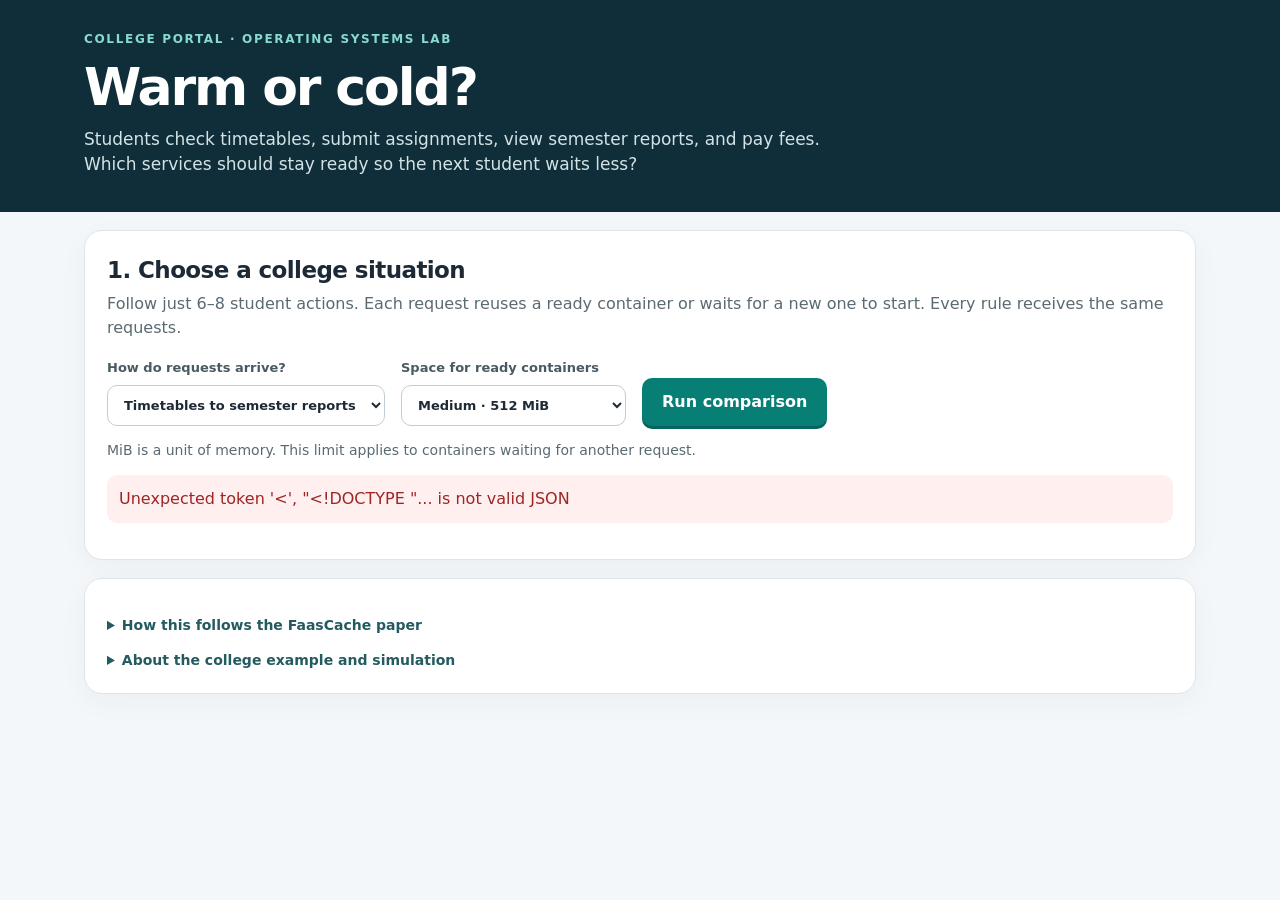
==== INDEX.html @ d6bebf99 "Add FaasCache college portal demo with policy comparisons" ====
<!doctype html>
<html lang="en">
<head>
  <meta charset="utf-8">
  <meta name="viewport" content="width=device-width, initial-scale=1">
  <title>Warm or Cold? · College portal demo</title>
  <style>
    :root{font-family:Inter,ui-sans-serif,system-ui,-apple-system,"Segoe UI",sans-serif;color:#1d2a36;background:#f4f7f9;line-height:1.5}
    *{box-sizing:border-box}body{margin:0}button,select{font:inherit}button{cursor:pointer} .wrap{max-width:1160px;margin:auto;padding:0 24px}
    header{background:#102e3a;color:#fff;padding:30px 0 34px} .eyebrow{text-transform:uppercase;letter-spacing:.14em;font-size:12px;font-weight:800;color:#88d9d0}h1{font-size:clamp(32px,4.5vw,52px);line-height:1.05;letter-spacing:-.04em;margin:12px 0}header p{font-size:17px;color:#d3e3e5;max-width:740px;margin:0}
    .panel{background:#fff;border:1px solid #dce5e9;border-radius:18px;box-shadow:0 8px 28px #183c4b0a}main{padding:14px 0 50px}h2{font-size:23px;letter-spacing:-.025em;margin:0 0 5px}h3{font-size:17px;margin:0 0 8px}.sub{color:#5a6a72;margin:0 0 18px}.panel{padding:22px;margin:18px 0}.controls{display:flex;gap:16px;align-items:end;flex-wrap:wrap}.controls label{display:grid;gap:7px;font-size:13px;font-weight:700;color:#485a62;min-width:225px}.controls select{background:#fff;border:1px solid #bfced3;border-radius:10px;padding:11px 12px;color:#1d2a36}.primary{background:#087f75;border:0;color:white;padding:12px 20px;border-radius:10px;font-weight:800;box-shadow:0 3px 0 #07645d}.primary:hover{background:#086f67}.primary:disabled{opacity:.55;cursor:wait}.explain{font-size:14px;color:#5a6a72;margin:14px 0 0}.pill{display:inline-block;padding:5px 10px;border-radius:30px;font-size:12px;font-weight:800;background:#e4f5f2;color:#076e65}.pill.cold{background:#fff0df;color:#a05300}.pill.evict{background:#fcebea;color:#a43232}.pill.neutral{background:#edf1f5;color:#4c6070}
    .result-head{display:flex;justify-content:space-between;align-items:center;gap:16px;flex-wrap:wrap}.cards{display:grid;grid-template-columns:repeat(3,1fr);gap:12px;margin:16px 0}.metric{background:#f7fafb;border:1px solid #e2ebed;border-radius:14px;padding:14px}.metric strong{display:block;font-size:27px;letter-spacing:-.04em;color:#173b45}.metric span{font-size:13px;color:#62727a}.scroll{overflow-x:auto}table{width:100%;border-collapse:collapse;min-width:560px}th,td{text-align:left;padding:12px;border-bottom:1px solid #e7eef0}th{font-size:12px;text-transform:uppercase;letter-spacing:.05em;color:#5b6c74}td{font-size:14px}tr.selected{background:#ecf8f5}tbody tr:hover{background:#f5faf9}tbody tr{cursor:pointer}.bar{height:8px;background:#e4eef0;border-radius:8px;min-width:80px;overflow:hidden}.bar i{display:block;height:100%;background:#eea75b;border-radius:8px}.hint{font-size:12px;color:#63717b}details{margin-top:14px;color:#53656d;font-size:14px}summary{cursor:pointer;font-weight:700;color:#245b60}
    .story{display:grid;grid-template-columns:1fr 310px;gap:20px}.event{border-left:4px solid #087f75;padding:4px 0 4px 18px;min-height:135px}.event h3{font-size:20px;margin:8px 0}.event p{color:#4d5d67;margin:0}.step-controls{display:flex;align-items:center;gap:8px;flex-wrap:wrap;margin-top:18px}.ghost{background:#fff;border:1px solid #bacbd0;color:#244650;border-radius:9px;padding:8px 12px;font-weight:700}.ghost:disabled{opacity:.4;cursor:default}input[type=range]{accent-color:#087f75;max-width:290px;flex:1;min-width:100px}.pool{background:#f5f9fa;border:1px solid #e0e9ec;border-radius:14px;padding:16px}.pool small{color:#61737b}.poolline{display:flex;justify-content:space-between;font-size:14px;margin:12px 0 6px}.meter{height:14px;background:#dde8e9;border-radius:20px;overflow:hidden}.meter b{display:block;height:100%;background:#24a79b;max-width:100%}.chips{display:flex;flex-wrap:wrap;gap:6px;margin-top:12px}.chip{background:#fff;border:1px solid #d6e2e5;border-radius:8px;padding:5px 8px;font-size:12px}.chip.busy{border-color:#f6c987;background:#fff7e9}.chip.idle{border-color:#a4d8cc;background:#effaf6}.legend{margin:12px 0 0;color:#65747b;font-size:12px}.foot{font-size:13px;color:#63717b;margin-top:16px}.hidden{display:none}.error{padding:12px;border-radius:10px;background:#fff0ef;color:#9e2525;margin-top:14px}
    @media(max-width:850px){.story{grid-template-columns:1fr}}@media(max-width:540px){.wrap{padding:0 16px}.cards{grid-template-columns:1fr}.metric strong{font-size:23px}.panel{padding:16px}}
  </style>
</head>
<body>
  <header><div class="wrap"><div class="eyebrow">College portal · Operating systems lab</div><h1>Warm or cold?</h1><p>Students check timetables, submit assignments, view semester reports, and pay fees. Which services should stay ready so the next student waits less?</p></div></header>
  <main class="wrap">
    <section class="panel"><h2>1. Choose a college situation</h2><p class="sub">Follow just 6–8 student actions. Each request reuses a ready container or waits for a new one to start. Every rule receives the same requests.</p>
      <div class="controls"><label>How do requests arrive?<select id="scenario"><option value="shift" selected>Timetables to semester reports</option><option value="burst">Assignment deadline rush</option><option value="steady">A normal college day</option></select></label>
        <label>Space for ready containers<select id="budget"><option value="256">Small · 256 MiB</option><option value="512" selected>Medium · 512 MiB</option><option value="1024">Large · 1,024 MiB</option><option value="0">None · 0 MiB</option></select></label>
        <button class="primary" id="run">Run comparison</button></div>
      <p class="explain">MiB is a unit of memory. This limit applies to containers waiting for another request.</p><div id="error" class="error hidden"></div>
      <p class="explain" id="scenario-story" aria-live="polite"></p>
    </section>
    <section class="panel hidden" id="results"><div class="result-head"><div><h2>2. Compare the results</h2><p class="sub" id="result-sub"></p></div><span class="pill neutral">Simulated results</span></div>
      <p id="insight" class="explain"></p>
      <div class="cards" id="highlight"></div>
      <p class="hint">Select a row to follow its decisions. FaasCache is the paper's rule, adapted to this demo.</p><div class="scroll"><table><thead><tr><th>Rule</th><th>Cold starts</th><th>Average response</th><th>Ready memory used</th></tr></thead><tbody id="comparison"></tbody></table></div>
      <p class="hint"><label><input type="checkbox" id="baselines"> Show LRU and LFU too</label></p>
      <p class="explain" id="rule-description"></p>
      <details><summary>What do these numbers mean?</summary><p>A cold start means the request waited for a new container. Average response includes both startup and work time. Ready memory is the average memory used by containers waiting for another request. The selected rule spent <span id="startup-text"></span> in total on starting containers, had a slow-end (p95) response of <span id="p95-text"></span>, and removed <span id="evictions-text"></span> idle containers.</p></details>
    </section>
    <section class="panel hidden" id="walkthrough"><div class="result-head"><div><h2>3. Follow each student</h2><p class="sub">One step per request, then a final view. Open memory decisions to see which containers were removed between steps.</p></div><span class="pill" id="policy-badge"></span></div>
      <div class="story"><div><div class="event"><span class="pill" id="event-type"></span><h3 id="event-title"></h3><p id="event-text"></p></div><details id="memory-decisions" class="hidden"><summary>Memory decisions since the last request</summary><ul id="decision-list"></ul></details><div class="step-controls"><button class="ghost" id="prev">← Previous</button><input type="range" id="step" min="0" value="0" aria-label="Student step"><button class="ghost" id="next">Next →</button><span id="step-count" class="hint"></span></div></div>
      <div class="pool"><h3>Containers at this step</h3><small>Green: ready to reuse · orange: working or starting</small><div class="poolline"><span>Ready memory used</span><b id="memory-text"></b></div><div class="meter"><b id="memory-bar"></b></div><div id="chips" class="chips"></div><p class="legend">Only ready containers count toward this memory limit.</p></div></div>
    </section>
    <section class="panel"><details><summary>How this follows the FaasCache paper</summary><p><b>Keep-alive cache (section 4):</b> ready containers are like cached items. Reusing one is a cache hit; creating one is a cold start. Containers doing work are protected.</p><p><b>Greedy-Dual priority (section 4.1):</b> priority = access clock + invocation frequency × startup cost ÷ memory. When space is needed, remove the idle container with the lowest priority. The logical clock advances on removals; it is not elapsed time. Expensive-to-start, popular, smaller services tend to get higher priority.</p><p><b>Comparison rules (section 4.2):</b> LRU uses recency and LFU uses frequency. The fixed timer illustrates the timeout approach the paper replaces.</p><p><b>Provisioning (section 5):</b> changing the memory dropdown demonstrates the memory/performance tradeoff. The paper also sizes resources using reuse-distance curves and a dynamic controller; those are not implemented here.</p><p><b>System components (section 6, figure 4):</b> our request trace and Python container pool stand in for incoming requests and the OpenWhisk ContainerPool. FastAPI displays the simulation. We do not run OpenWhisk, Docker, or VM scaling.</p><p><b>Experimental variation:</b> the recent-demand rule lets older requests gradually lose influence, then weighs estimated reuse against startup cost and memory. It may help with changing demand, but these tiny traces cannot establish an improvement over FaasCache.</p></details><details><summary>About the college example and simulation</summary><p>The four services are timetable viewing (128 MiB), assignment submission (256 MiB), semester-report viewing (512 MiB), and fee payment (128 MiB). One ready copy of each needs 1,024 MiB.</p><p>All activity and timings are illustrative Python simulation inputs. The demo enforces an idle-memory budget after requests finish; the paper constrains warm and running containers by physical server capacity. Here, working capacity is assumed sufficient, so requests never queue. We compare identical traces, including total startup delay rather than only counting cold starts.</p></details></section>
  </main>
  <script>
    const $=id=>document.getElementById(id);let data=null,selected='faascache',position=0;
    const fmt=n=>Number(n).toLocaleString('en-US');
    const names={timeout:'Fixed timer',faascache:'FaasCache (paper rule)',adaptive:'Recent-demand variation',lru:'Most recent (LRU)',lfu:'Most frequent (LFU)'};
    const descriptions={timeout:'Keep a container until its fixed idle timer expires. If memory fills sooner, remove the least recently used.',faascache:'Use the paper’s frequency, startup cost, memory size, and logical clock to decide which idle container to remove. Adapted to an idle-memory budget.',lru:'Keep the containers used most recently.',lfu:'Keep containers whose functions have received the most requests so far.',adaptive:'Experimental: older requests gradually lose influence. Estimate near-term reuse and weigh the startup time saved against memory used.'};
    function updateEvent(){const run=data.runs[selected],events=run.demo_steps;if(!events.length)return;position=Math.max(0,Math.min(position,events.length-1));const e=events[position];$('step').max=events.length-1;$('step').value=position;$('step-count').textContent=`${position+1} of ${events.length}`;$('prev').disabled=position===0;$('next').disabled=position===events.length-1;$('policy-badge').textContent=names[selected];
      const labels={cold:'Create a container (cold start)',warm:'Reuse a container (warm start)',finished:'All done'};$('event-type').textContent=labels[e.kind]||e.kind;$('event-type').className='pill '+(e.kind==='cold'?'cold':e.kind==='finished'?'neutral':'');$('event-title').textContent=e.title;$('event-text').textContent=`At ${fmt(e.time)} ms: ${e.message}`;$('memory-text').textContent=`${e.idle_mib} / ${data.budget_mib} MiB`;$('memory-bar').style.width=data.budget_mib?`${Math.min(100,e.idle_mib/data.budget_mib*100)}%`:'0%';$('chips').replaceChildren();$('decision-list').replaceChildren();$('memory-decisions').classList.toggle('hidden',!e.decisions.length);for(const decision of e.decisions){const li=document.createElement('li');li.textContent=decision;$('decision-list').append(li)}
      if(!e.containers.length){const s=document.createElement('span');s.className='hint';s.textContent='No containers are present yet.';$('chips').append(s)}else for(const c of e.containers){const s=document.createElement('span');s.className='chip '+(c.state==='IDLE'?'idle':'busy');s.textContent=`#${c.id} ${c.name} · ${c.state==='IDLE'?'ready':c.state==='STARTING'?'starting':'working'}`;$('chips').append(s)}}
    function render(){const runs=data.runs,focus=runs[selected].summary;$('result-sub').textContent=`${data.trace.length} student requests · ${data.scenario_title}. Viewing: ${names[selected]}.`;$('scenario-story').textContent=data.scenario_description;const a=runs.adaptive.summary,f=runs.faascache.summary;$('insight').textContent=`FaasCache had ${f.cold_starts} cold starts; the recent-demand variation had ${a.cold_starts}. This is a small illustration, not evidence of a general winner.`;$('p95-text').textContent=focus.p95_latency_ms+' ms';$('evictions-text').textContent=focus.evictions;$('startup-text').textContent=fmt(focus.startup_overhead_ms)+' ms';$('rule-description').textContent=descriptions[selected];
      const items=[[focus.cold_starts+' / '+focus.requests,'requests that needed a new container'],[focus.avg_latency_ms+' ms','average response time'],[focus.avg_idle_mib+' MiB','average ready memory']];$('highlight').replaceChildren();for(const [value,label] of items){const el=document.createElement('div');el.className='metric';const big=document.createElement('strong');big.textContent=value;const sub=document.createElement('span');sub.textContent=label;el.append(big,sub);$('highlight').append(el)}
      $('comparison').replaceChildren();for(const [key,r] of Object.entries(runs)){if(!$('baselines').checked&&['lru','lfu'].includes(key))continue;const s=r.summary,tr=document.createElement('tr');tr.className=key===selected?'selected':'';tr.title=descriptions[key];tr.tabIndex=0;tr.setAttribute('aria-label',`${names[key]}: ${s.cold_starts} cold starts, ${s.avg_latency_ms} milliseconds average response`);const cells=[names[key],`${s.cold_starts} of ${s.requests}`,`${s.avg_latency_ms} ms`,`${s.avg_idle_mib} MiB`];cells.forEach((value,i)=>{const td=document.createElement('td');td.textContent=value;if(i===1){const bar=document.createElement('div');bar.className='bar';const fill=document.createElement('i');fill.style.width=s.cold_start_pct+'%';bar.append(fill);td.append(bar)}tr.append(td)});tr.addEventListener('click',()=>select(key));tr.addEventListener('keydown',e=>{if(e.key==='Enter'||e.key===' '){e.preventDefault();select(key)}});$('comparison').append(tr)}
      $('results').classList.remove('hidden');$('walkthrough').classList.remove('hidden');updateEvent()}
    function select(key){selected=key;position=0;render()}
    async function run(){const button=$('run');button.disabled=true;button.textContent='Running…';$('error').classList.add('hidden');try{const response=await fetch('/api/run',{method:'POST',headers:{'Content-Type':'application/json'},body:JSON.stringify({scenario:$('scenario').value,budget_mib:Number($('budget').value)})});if(!response.ok){const body=await response.json();throw Error(body.detail||'Could not run the simulation')}data=await response.json();position=0;selected='faascache';render()}catch(error){$('error').textContent=error.message;$('error').classList.remove('hidden')}finally{button.disabled=false;button.textContent='Run comparison'}}
    $('baselines').addEventListener('change',()=>{if(!data)return;if(!$('baselines').checked&&['lru','lfu'].includes(selected)){selected='faascache';position=0}render()});$('run').addEventListener('click',run);$('prev').addEventListener('click',()=>{position--;updateEvent()});$('next').addEventListener('click',()=>{position++;updateEvent()});$('step').addEventListener('input',e=>{position=Number(e.target.value);updateEvent()});run();
  </script>
</body>
</html>
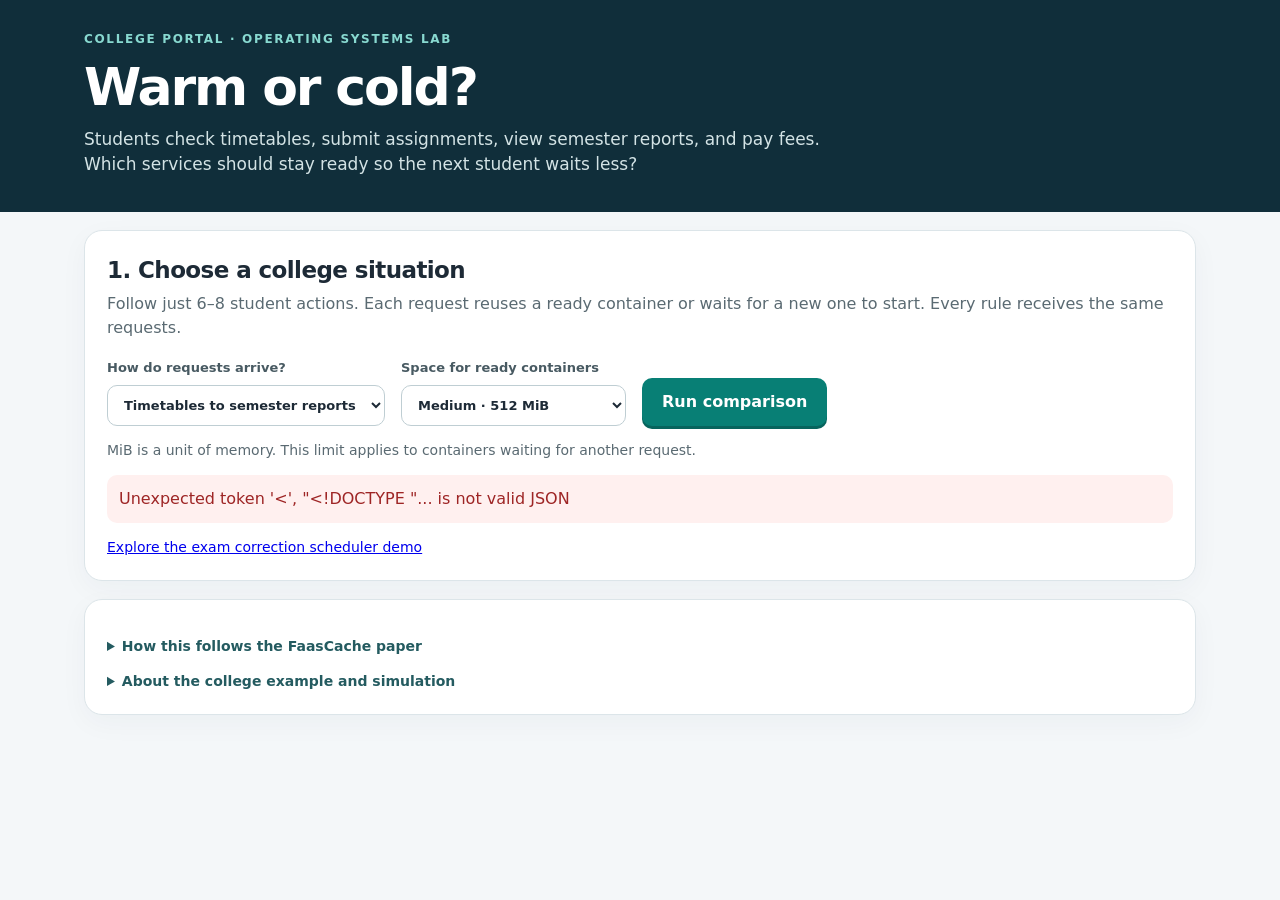
==== commit 6841863f: "Add exam correction simulation with versioned caching and deadline scheduling" ====
--- a/INDEX.html
+++ b/INDEX.html
@@ -23,6 +23,7 @@
         <button class="primary" id="run">Run comparison</button></div>
       <p class="explain">MiB is a unit of memory. This limit applies to containers waiting for another request.</p><div id="error" class="error hidden"></div>
       <p class="explain" id="scenario-story" aria-live="polite"></p>
+      <p class="explain"><a href="/corrections">Explore the exam correction scheduler demo</a></p>
     </section>
     <section class="panel hidden" id="results"><div class="result-head"><div><h2>2. Compare the results</h2><p class="sub" id="result-sub"></p></div><span class="pill neutral">Simulated results</span></div>
       <p id="insight" class="explain"></p>
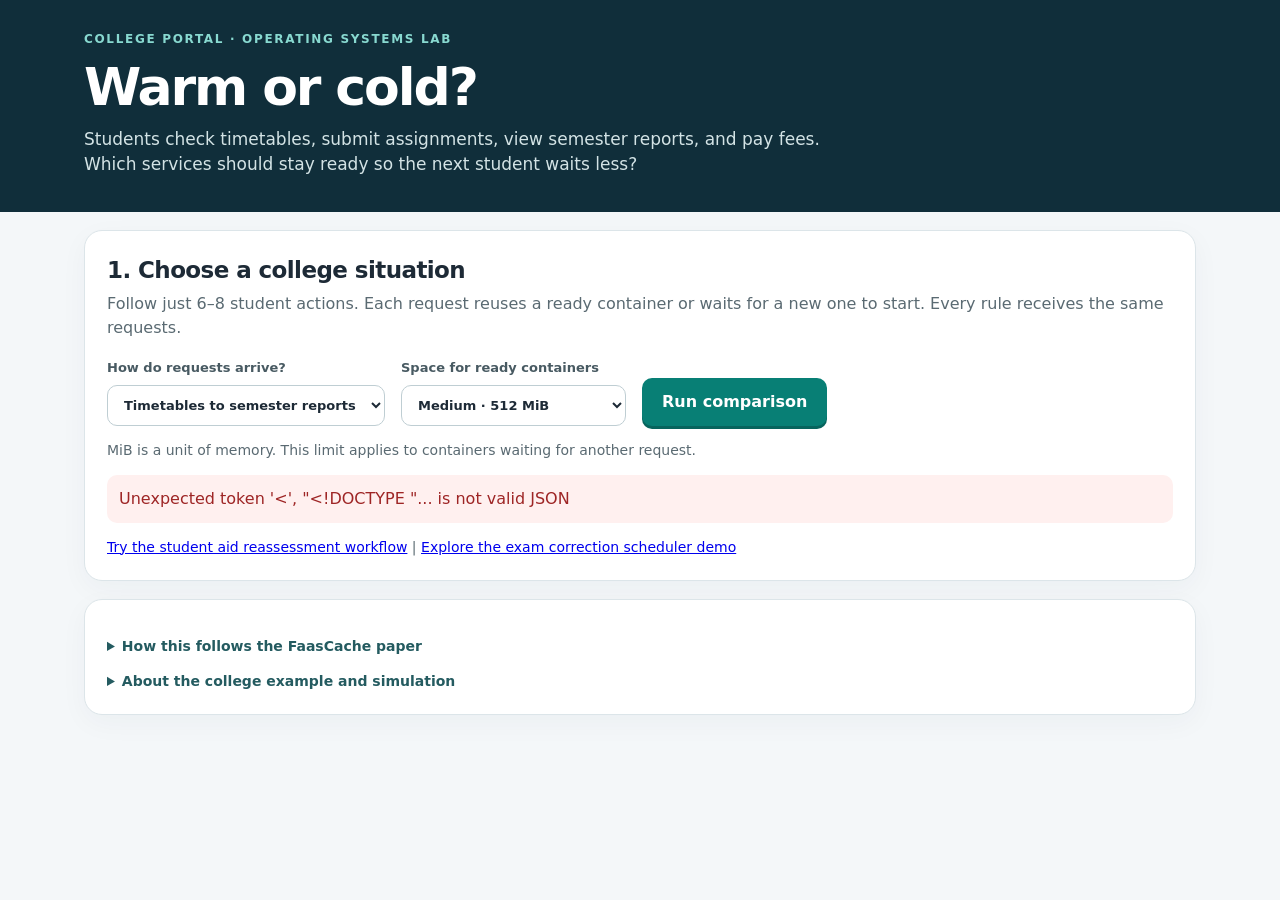
==== commit d0f948f2: "Implement dependency-driven student aid reassessment" ====
--- a/INDEX.html
+++ b/INDEX.html
@@ -4,15 +4,7 @@
   <meta charset="utf-8">
   <meta name="viewport" content="width=device-width, initial-scale=1">
   <title>Warm or Cold? · College portal demo</title>
-  <style>
-    :root{font-family:Inter,ui-sans-serif,system-ui,-apple-system,"Segoe UI",sans-serif;color:#1d2a36;background:#f4f7f9;line-height:1.5}
-    *{box-sizing:border-box}body{margin:0}button,select{font:inherit}button{cursor:pointer} .wrap{max-width:1160px;margin:auto;padding:0 24px}
-    header{background:#102e3a;color:#fff;padding:30px 0 34px} .eyebrow{text-transform:uppercase;letter-spacing:.14em;font-size:12px;font-weight:800;color:#88d9d0}h1{font-size:clamp(32px,4.5vw,52px);line-height:1.05;letter-spacing:-.04em;margin:12px 0}header p{font-size:17px;color:#d3e3e5;max-width:740px;margin:0}
-    .panel{background:#fff;border:1px solid #dce5e9;border-radius:18px;box-shadow:0 8px 28px #183c4b0a}main{padding:14px 0 50px}h2{font-size:23px;letter-spacing:-.025em;margin:0 0 5px}h3{font-size:17px;margin:0 0 8px}.sub{color:#5a6a72;margin:0 0 18px}.panel{padding:22px;margin:18px 0}.controls{display:flex;gap:16px;align-items:end;flex-wrap:wrap}.controls label{display:grid;gap:7px;font-size:13px;font-weight:700;color:#485a62;min-width:225px}.controls select{background:#fff;border:1px solid #bfced3;border-radius:10px;padding:11px 12px;color:#1d2a36}.primary{background:#087f75;border:0;color:white;padding:12px 20px;border-radius:10px;font-weight:800;box-shadow:0 3px 0 #07645d}.primary:hover{background:#086f67}.primary:disabled{opacity:.55;cursor:wait}.explain{font-size:14px;color:#5a6a72;margin:14px 0 0}.pill{display:inline-block;padding:5px 10px;border-radius:30px;font-size:12px;font-weight:800;background:#e4f5f2;color:#076e65}.pill.cold{background:#fff0df;color:#a05300}.pill.evict{background:#fcebea;color:#a43232}.pill.neutral{background:#edf1f5;color:#4c6070}
-    .result-head{display:flex;justify-content:space-between;align-items:center;gap:16px;flex-wrap:wrap}.cards{display:grid;grid-template-columns:repeat(3,1fr);gap:12px;margin:16px 0}.metric{background:#f7fafb;border:1px solid #e2ebed;border-radius:14px;padding:14px}.metric strong{display:block;font-size:27px;letter-spacing:-.04em;color:#173b45}.metric span{font-size:13px;color:#62727a}.scroll{overflow-x:auto}table{width:100%;border-collapse:collapse;min-width:560px}th,td{text-align:left;padding:12px;border-bottom:1px solid #e7eef0}th{font-size:12px;text-transform:uppercase;letter-spacing:.05em;color:#5b6c74}td{font-size:14px}tr.selected{background:#ecf8f5}tbody tr:hover{background:#f5faf9}tbody tr{cursor:pointer}.bar{height:8px;background:#e4eef0;border-radius:8px;min-width:80px;overflow:hidden}.bar i{display:block;height:100%;background:#eea75b;border-radius:8px}.hint{font-size:12px;color:#63717b}details{margin-top:14px;color:#53656d;font-size:14px}summary{cursor:pointer;font-weight:700;color:#245b60}
-    .story{display:grid;grid-template-columns:1fr 310px;gap:20px}.event{border-left:4px solid #087f75;padding:4px 0 4px 18px;min-height:135px}.event h3{font-size:20px;margin:8px 0}.event p{color:#4d5d67;margin:0}.step-controls{display:flex;align-items:center;gap:8px;flex-wrap:wrap;margin-top:18px}.ghost{background:#fff;border:1px solid #bacbd0;color:#244650;border-radius:9px;padding:8px 12px;font-weight:700}.ghost:disabled{opacity:.4;cursor:default}input[type=range]{accent-color:#087f75;max-width:290px;flex:1;min-width:100px}.pool{background:#f5f9fa;border:1px solid #e0e9ec;border-radius:14px;padding:16px}.pool small{color:#61737b}.poolline{display:flex;justify-content:space-between;font-size:14px;margin:12px 0 6px}.meter{height:14px;background:#dde8e9;border-radius:20px;overflow:hidden}.meter b{display:block;height:100%;background:#24a79b;max-width:100%}.chips{display:flex;flex-wrap:wrap;gap:6px;margin-top:12px}.chip{background:#fff;border:1px solid #d6e2e5;border-radius:8px;padding:5px 8px;font-size:12px}.chip.busy{border-color:#f6c987;background:#fff7e9}.chip.idle{border-color:#a4d8cc;background:#effaf6}.legend{margin:12px 0 0;color:#65747b;font-size:12px}.foot{font-size:13px;color:#63717b;margin-top:16px}.hidden{display:none}.error{padding:12px;border-radius:10px;background:#fff0ef;color:#9e2525;margin-top:14px}
-    @media(max-width:850px){.story{grid-template-columns:1fr}}@media(max-width:540px){.wrap{padding:0 16px}.cards{grid-template-columns:1fr}.metric strong{font-size:23px}.panel{padding:16px}}
-  </style>
+  <link rel="stylesheet" href="/static/warm.css">
 </head>
 <body>
   <header><div class="wrap"><div class="eyebrow">College portal · Operating systems lab</div><h1>Warm or cold?</h1><p>Students check timetables, submit assignments, view semester reports, and pay fees. Which services should stay ready so the next student waits less?</p></div></header>
@@ -21,9 +13,9 @@
       <div class="controls"><label>How do requests arrive?<select id="scenario"><option value="shift" selected>Timetables to semester reports</option><option value="burst">Assignment deadline rush</option><option value="steady">A normal college day</option></select></label>
         <label>Space for ready containers<select id="budget"><option value="256">Small · 256 MiB</option><option value="512" selected>Medium · 512 MiB</option><option value="1024">Large · 1,024 MiB</option><option value="0">None · 0 MiB</option></select></label>
         <button class="primary" id="run">Run comparison</button></div>
-      <p class="explain">MiB is a unit of memory. This limit applies to containers waiting for another request.</p><div id="error" class="error hidden"></div>
+      <p class="explain">MiB is a unit of memory. This limit applies to containers waiting for another request.</p><div id="error" class="error hidden" role="alert"></div>
       <p class="explain" id="scenario-story" aria-live="polite"></p>
-      <p class="explain"><a href="/corrections">Explore the exam correction scheduler demo</a></p>
+      <p class="explain"><a href="/reassessments">Try the student aid reassessment workflow</a> | <a href="/corrections">Explore the exam correction scheduler demo</a></p>
     </section>
     <section class="panel hidden" id="results"><div class="result-head"><div><h2>2. Compare the results</h2><p class="sub" id="result-sub"></p></div><span class="pill neutral">Simulated results</span></div>
       <p id="insight" class="explain"></p>
@@ -37,23 +29,8 @@
       <div class="story"><div><div class="event"><span class="pill" id="event-type"></span><h3 id="event-title"></h3><p id="event-text"></p></div><details id="memory-decisions" class="hidden"><summary>Memory decisions since the last request</summary><ul id="decision-list"></ul></details><div class="step-controls"><button class="ghost" id="prev">← Previous</button><input type="range" id="step" min="0" value="0" aria-label="Student step"><button class="ghost" id="next">Next →</button><span id="step-count" class="hint"></span></div></div>
       <div class="pool"><h3>Containers at this step</h3><small>Green: ready to reuse · orange: working or starting</small><div class="poolline"><span>Ready memory used</span><b id="memory-text"></b></div><div class="meter"><b id="memory-bar"></b></div><div id="chips" class="chips"></div><p class="legend">Only ready containers count toward this memory limit.</p></div></div>
     </section>
-    <section class="panel"><details><summary>How this follows the FaasCache paper</summary><p><b>Keep-alive cache (section 4):</b> ready containers are like cached items. Reusing one is a cache hit; creating one is a cold start. Containers doing work are protected.</p><p><b>Greedy-Dual priority (section 4.1):</b> priority = access clock + invocation frequency × startup cost ÷ memory. When space is needed, remove the idle container with the lowest priority. The logical clock advances on removals; it is not elapsed time. Expensive-to-start, popular, smaller services tend to get higher priority.</p><p><b>Comparison rules (section 4.2):</b> LRU uses recency and LFU uses frequency. The fixed timer illustrates the timeout approach the paper replaces.</p><p><b>Provisioning (section 5):</b> changing the memory dropdown demonstrates the memory/performance tradeoff. The paper also sizes resources using reuse-distance curves and a dynamic controller; those are not implemented here.</p><p><b>System components (section 6, figure 4):</b> our request trace and Python container pool stand in for incoming requests and the OpenWhisk ContainerPool. FastAPI displays the simulation. We do not run OpenWhisk, Docker, or VM scaling.</p><p><b>Experimental variation:</b> the recent-demand rule lets older requests gradually lose influence, then weighs estimated reuse against startup cost and memory. It may help with changing demand, but these tiny traces cannot establish an improvement over FaasCache.</p></details><details><summary>About the college example and simulation</summary><p>The four services are timetable viewing (128 MiB), assignment submission (256 MiB), semester-report viewing (512 MiB), and fee payment (128 MiB). One ready copy of each needs 1,024 MiB.</p><p>All activity and timings are illustrative Python simulation inputs. The demo enforces an idle-memory budget after requests finish; the paper constrains warm and running containers by physical server capacity. Here, working capacity is assumed sufficient, so requests never queue. We compare identical traces, including total startup delay rather than only counting cold starts.</p></details></section>
+    <section class="panel"><details><summary>How this follows the FaasCache paper</summary><p><b>Keep-alive cache (section 4):</b> ready containers are like cached items. Reusing one is a cache hit; creating one is a cold start. Containers doing work are protected.</p><p><b>Greedy-Dual priority (section 4.1):</b> priority = access clock + invocation frequency × startup cost ÷ memory. When space is needed, remove the idle container with the lowest priority. The logical clock advances on removals; it is not elapsed time. Expensive-to-start, popular, smaller services tend to get higher priority.</p><p><b>Comparison rules (section 4.2):</b> LRU uses recency and LFU uses frequency. The fixed timer illustrates the timeout approach the paper replaces.</p><p><b>Provisioning (section 5):</b> changing the memory dropdown demonstrates the memory/performance tradeoff. The paper also sizes resources using reuse-distance curves and a dynamic controller; those are not implemented here.</p><p><b>System components (section 6, figure 4):</b> our request trace and Python container pool stand in for incoming requests and the OpenWhisk ContainerPool. FastAPI displays the simulation. We do not run OpenWhisk, Docker, or VM scaling.</p><p><b>Value of extra copies:</b> two experimental rules estimate the additional warm work supplied by another copy. One uses a Poisson concurrency model; the other replays past arrivals in a virtual pool with no startup delay. They distinguish actual overlapping execution from copies created by slow startup. Busy copies contribute after their known completion.</p><p><b>Experimental variation:</b> the recent-demand rule lets older requests gradually lose influence, then weighs estimated reuse against startup cost and memory. It may help with changing demand, but these tiny traces cannot establish an improvement over FaasCache.</p></details><details><summary>About the college example and simulation</summary><p>The four services are timetable viewing (128 MiB), assignment submission (256 MiB), semester-report viewing (512 MiB), and fee payment (128 MiB). One ready copy of each needs 1,024 MiB.</p><p>All activity and timings are illustrative Python simulation inputs. The demo enforces an idle-memory budget after requests finish; the paper constrains warm and running containers by physical server capacity. Here, working capacity is assumed sufficient, so requests never queue. We compare identical traces, including total startup delay rather than only counting cold starts.</p></details></section>
   </main>
-  <script>
-    const $=id=>document.getElementById(id);let data=null,selected='faascache',position=0;
-    const fmt=n=>Number(n).toLocaleString('en-US');
-    const names={timeout:'Fixed timer',faascache:'FaasCache (paper rule)',adaptive:'Recent-demand variation',lru:'Most recent (LRU)',lfu:'Most frequent (LFU)'};
-    const descriptions={timeout:'Keep a container until its fixed idle timer expires. If memory fills sooner, remove the least recently used.',faascache:'Use the paper’s frequency, startup cost, memory size, and logical clock to decide which idle container to remove. Adapted to an idle-memory budget.',lru:'Keep the containers used most recently.',lfu:'Keep containers whose functions have received the most requests so far.',adaptive:'Experimental: older requests gradually lose influence. Estimate near-term reuse and weigh the startup time saved against memory used.'};
-    function updateEvent(){const run=data.runs[selected],events=run.demo_steps;if(!events.length)return;position=Math.max(0,Math.min(position,events.length-1));const e=events[position];$('step').max=events.length-1;$('step').value=position;$('step-count').textContent=`${position+1} of ${events.length}`;$('prev').disabled=position===0;$('next').disabled=position===events.length-1;$('policy-badge').textContent=names[selected];
-      const labels={cold:'Create a container (cold start)',warm:'Reuse a container (warm start)',finished:'All done'};$('event-type').textContent=labels[e.kind]||e.kind;$('event-type').className='pill '+(e.kind==='cold'?'cold':e.kind==='finished'?'neutral':'');$('event-title').textContent=e.title;$('event-text').textContent=`At ${fmt(e.time)} ms: ${e.message}`;$('memory-text').textContent=`${e.idle_mib} / ${data.budget_mib} MiB`;$('memory-bar').style.width=data.budget_mib?`${Math.min(100,e.idle_mib/data.budget_mib*100)}%`:'0%';$('chips').replaceChildren();$('decision-list').replaceChildren();$('memory-decisions').classList.toggle('hidden',!e.decisions.length);for(const decision of e.decisions){const li=document.createElement('li');li.textContent=decision;$('decision-list').append(li)}
-      if(!e.containers.length){const s=document.createElement('span');s.className='hint';s.textContent='No containers are present yet.';$('chips').append(s)}else for(const c of e.containers){const s=document.createElement('span');s.className='chip '+(c.state==='IDLE'?'idle':'busy');s.textContent=`#${c.id} ${c.name} · ${c.state==='IDLE'?'ready':c.state==='STARTING'?'starting':'working'}`;$('chips').append(s)}}
-    function render(){const runs=data.runs,focus=runs[selected].summary;$('result-sub').textContent=`${data.trace.length} student requests · ${data.scenario_title}. Viewing: ${names[selected]}.`;$('scenario-story').textContent=data.scenario_description;const a=runs.adaptive.summary,f=runs.faascache.summary;$('insight').textContent=`FaasCache had ${f.cold_starts} cold starts; the recent-demand variation had ${a.cold_starts}. This is a small illustration, not evidence of a general winner.`;$('p95-text').textContent=focus.p95_latency_ms+' ms';$('evictions-text').textContent=focus.evictions;$('startup-text').textContent=fmt(focus.startup_overhead_ms)+' ms';$('rule-description').textContent=descriptions[selected];
-      const items=[[focus.cold_starts+' / '+focus.requests,'requests that needed a new container'],[focus.avg_latency_ms+' ms','average response time'],[focus.avg_idle_mib+' MiB','average ready memory']];$('highlight').replaceChildren();for(const [value,label] of items){const el=document.createElement('div');el.className='metric';const big=document.createElement('strong');big.textContent=value;const sub=document.createElement('span');sub.textContent=label;el.append(big,sub);$('highlight').append(el)}
-      $('comparison').replaceChildren();for(const [key,r] of Object.entries(runs)){if(!$('baselines').checked&&['lru','lfu'].includes(key))continue;const s=r.summary,tr=document.createElement('tr');tr.className=key===selected?'selected':'';tr.title=descriptions[key];tr.tabIndex=0;tr.setAttribute('aria-label',`${names[key]}: ${s.cold_starts} cold starts, ${s.avg_latency_ms} milliseconds average response`);const cells=[names[key],`${s.cold_starts} of ${s.requests}`,`${s.avg_latency_ms} ms`,`${s.avg_idle_mib} MiB`];cells.forEach((value,i)=>{const td=document.createElement('td');td.textContent=value;if(i===1){const bar=document.createElement('div');bar.className='bar';const fill=document.createElement('i');fill.style.width=s.cold_start_pct+'%';bar.append(fill);td.append(bar)}tr.append(td)});tr.addEventListener('click',()=>select(key));tr.addEventListener('keydown',e=>{if(e.key==='Enter'||e.key===' '){e.preventDefault();select(key)}});$('comparison').append(tr)}
-      $('results').classList.remove('hidden');$('walkthrough').classList.remove('hidden');updateEvent()}
-    function select(key){selected=key;position=0;render()}
-    async function run(){const button=$('run');button.disabled=true;button.textContent='Running…';$('error').classList.add('hidden');try{const response=await fetch('/api/run',{method:'POST',headers:{'Content-Type':'application/json'},body:JSON.stringify({scenario:$('scenario').value,budget_mib:Number($('budget').value)})});if(!response.ok){const body=await response.json();throw Error(body.detail||'Could not run the simulation')}data=await response.json();position=0;selected='faascache';render()}catch(error){$('error').textContent=error.message;$('error').classList.remove('hidden')}finally{button.disabled=false;button.textContent='Run comparison'}}
-    $('baselines').addEventListener('change',()=>{if(!data)return;if(!$('baselines').checked&&['lru','lfu'].includes(selected)){selected='faascache';position=0}render()});$('run').addEventListener('click',run);$('prev').addEventListener('click',()=>{position--;updateEvent()});$('next').addEventListener('click',()=>{position++;updateEvent()});$('step').addEventListener('input',e=>{position=Number(e.target.value);updateEvent()});run();
-  </script>
+  <script type="module" src="/static/warm.js"></script>
 </body>
 </html>
--- a/static/warm.css
+++ b/static/warm.css
@@ -0,0 +1,346 @@
+:root {
+  font-family:Inter,ui-sans-serif,system-ui,-apple-system,"Segoe UI",sans-serif;
+  color:#1d2a36;
+  background:#f4f7f9;
+  line-height:1.5;
+}
+* {
+  box-sizing:border-box;
+}
+body {
+  margin:0;
+}
+button,select {
+  font:inherit;
+}
+button {
+  cursor:pointer;
+}
+.wrap {
+  max-width:1160px;
+  margin:auto;
+  padding:0 24px;
+}
+header {
+  background:#102e3a;
+  color:#fff;
+  padding:30px 0 34px;
+}
+.eyebrow {
+  text-transform:uppercase;
+  letter-spacing:.14em;
+  font-size:12px;
+  font-weight:800;
+  color:#88d9d0;
+}
+h1 {
+  font-size:clamp(32px,4.5vw,52px);
+  line-height:1.05;
+  letter-spacing:-.04em;
+  margin:12px 0;
+}
+header p {
+  font-size:17px;
+  color:#d3e3e5;
+  max-width:740px;
+  margin:0;
+}
+.panel {
+  background:#fff;
+  border:1px solid #dce5e9;
+  border-radius:18px;
+  box-shadow:0 8px 28px #183c4b0a;
+  padding:22px;
+  margin:18px 0;
+}
+main {
+  padding:14px 0 50px;
+}
+h2 {
+  font-size:23px;
+  letter-spacing:-.025em;
+  margin:0 0 5px;
+}
+h3 {
+  font-size:17px;
+  margin:0 0 8px;
+}
+.sub {
+  color:#5a6a72;
+  margin:0 0 18px;
+}
+.controls {
+  display:flex;
+  gap:16px;
+  align-items:end;
+  flex-wrap:wrap;
+}
+.controls label {
+  display:grid;
+  gap:7px;
+  font-size:13px;
+  font-weight:700;
+  color:#485a62;
+  min-width:225px;
+}
+.controls select {
+  background:#fff;
+  border:1px solid #bfced3;
+  border-radius:10px;
+  padding:11px 12px;
+  color:#1d2a36;
+}
+.primary {
+  background:#087f75;
+  border:0;
+  color:white;
+  padding:12px 20px;
+  border-radius:10px;
+  font-weight:800;
+  box-shadow:0 3px 0 #07645d;
+}
+.primary:hover {
+  background:#086f67;
+}
+.primary:disabled {
+  opacity:.55;
+  cursor:wait;
+}
+.explain {
+  font-size:14px;
+  color:#5a6a72;
+  margin:14px 0 0;
+}
+.pill {
+  display:inline-block;
+  padding:5px 10px;
+  border-radius:30px;
+  font-size:12px;
+  font-weight:800;
+  background:#e4f5f2;
+  color:#076e65;
+}
+.pill.cold {
+  background:#fff0df;
+  color:#a05300;
+}
+.pill.neutral {
+  background:#edf1f5;
+  color:#4c6070;
+}
+.result-head {
+  display:flex;
+  justify-content:space-between;
+  align-items:center;
+  gap:16px;
+  flex-wrap:wrap;
+}
+.cards {
+  display:grid;
+  grid-template-columns:repeat(3,1fr);
+  gap:12px;
+  margin:16px 0;
+}
+.metric {
+  background:#f7fafb;
+  border:1px solid #e2ebed;
+  border-radius:14px;
+  padding:14px;
+}
+.metric strong {
+  display:block;
+  font-size:27px;
+  letter-spacing:-.04em;
+  color:#173b45;
+}
+.metric span {
+  font-size:13px;
+  color:#62727a;
+}
+.scroll {
+  overflow-x:auto;
+}
+table {
+  width:100%;
+  border-collapse:collapse;
+  min-width:560px;
+}
+th,td {
+  text-align:left;
+  padding:12px;
+  border-bottom:1px solid #e7eef0;
+}
+th {
+  font-size:12px;
+  text-transform:uppercase;
+  letter-spacing:.05em;
+  color:#5b6c74;
+}
+td {
+  font-size:14px;
+}
+tr.selected {
+  background:#ecf8f5;
+}
+tbody tr:hover {
+  background:#f5faf9;
+}
+tbody tr {
+  cursor:pointer;
+}
+.bar {
+  height:8px;
+  background:#e4eef0;
+  border-radius:8px;
+  min-width:80px;
+  overflow:hidden;
+}
+.bar i {
+  display:block;
+  height:100%;
+  background:#eea75b;
+  border-radius:8px;
+}
+.hint {
+  font-size:12px;
+  color:#63717b;
+}
+details {
+  margin-top:14px;
+  color:#53656d;
+  font-size:14px;
+}
+summary {
+  cursor:pointer;
+  font-weight:700;
+  color:#245b60;
+}
+.story {
+  display:grid;
+  grid-template-columns:1fr 310px;
+  gap:20px;
+}
+.event {
+  border-left:4px solid #087f75;
+  padding:4px 0 4px 18px;
+  min-height:135px;
+}
+.event h3 {
+  font-size:20px;
+  margin:8px 0;
+}
+.event p {
+  color:#4d5d67;
+  margin:0;
+}
+.step-controls {
+  display:flex;
+  align-items:center;
+  gap:8px;
+  flex-wrap:wrap;
+  margin-top:18px;
+}
+.ghost {
+  background:#fff;
+  border:1px solid #bacbd0;
+  color:#244650;
+  border-radius:9px;
+  padding:8px 12px;
+  font-weight:700;
+}
+.ghost:disabled {
+  opacity:.4;
+  cursor:default;
+}
+input[type=range] {
+  accent-color:#087f75;
+  max-width:290px;
+  flex:1;
+  min-width:100px;
+}
+.pool {
+  background:#f5f9fa;
+  border:1px solid #e0e9ec;
+  border-radius:14px;
+  padding:16px;
+}
+.pool small {
+  color:#61737b;
+}
+.poolline {
+  display:flex;
+  justify-content:space-between;
+  font-size:14px;
+  margin:12px 0 6px;
+}
+.meter {
+  height:14px;
+  background:#dde8e9;
+  border-radius:20px;
+  overflow:hidden;
+}
+.meter b {
+  display:block;
+  height:100%;
+  background:#24a79b;
+  max-width:100%;
+}
+.chips {
+  display:flex;
+  flex-wrap:wrap;
+  gap:6px;
+  margin-top:12px;
+}
+.chip {
+  background:#fff;
+  border:1px solid #d6e2e5;
+  border-radius:8px;
+  padding:5px 8px;
+  font-size:12px;
+}
+.chip.busy {
+  border-color:#f6c987;
+  background:#fff7e9;
+}
+.chip.idle {
+  border-color:#a4d8cc;
+  background:#effaf6;
+}
+.legend {
+  margin:12px 0 0;
+  color:#65747b;
+  font-size:12px;
+}
+.hidden {
+  display:none;
+}
+.error {
+  padding:12px;
+  border-radius:10px;
+  background:#fff0ef;
+  color:#9e2525;
+  margin-top:14px;
+}
+@media(max-width:850px) {
+  .story {
+    grid-template-columns:1fr;
+  }
+}
+@media(max-width:540px) {
+  .wrap {
+    padding:0 16px;
+  }
+  .cards {
+    grid-template-columns:1fr;
+  }
+  .metric strong {
+    font-size:23px;
+  }
+  .panel {
+    padding:16px;
+  }
+}
+tbody tr:focus-visible {
+  outline:2px solid #087f75;
+  outline-offset:-2px;
+}
